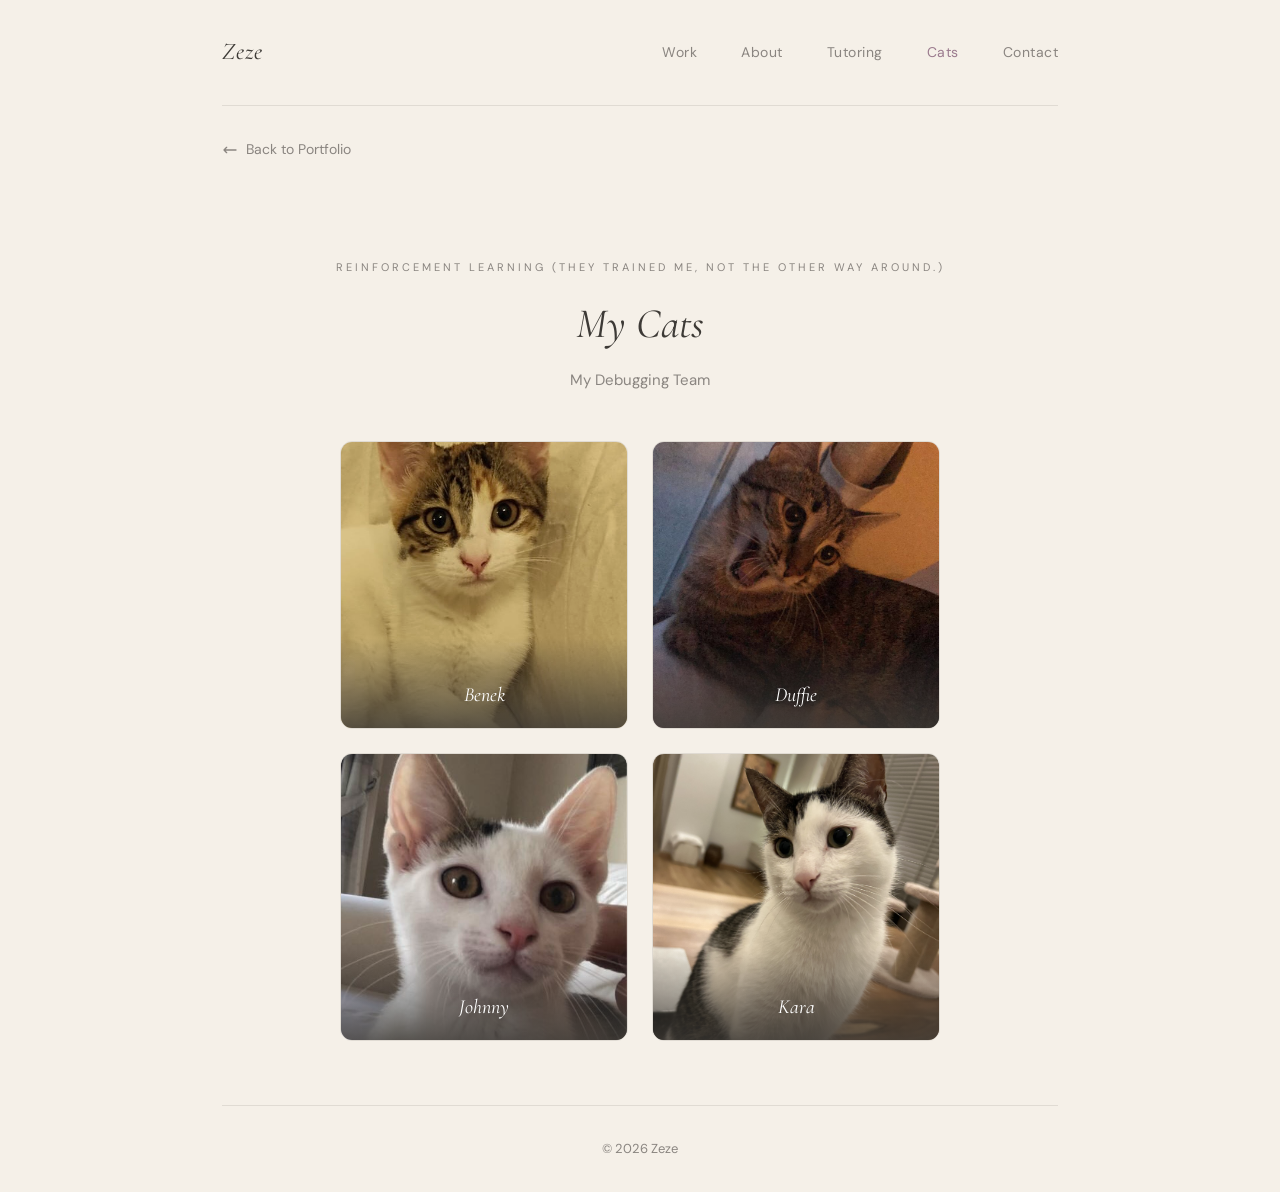
==== cats.html @ f77f3506 "zdawg" ====
<!DOCTYPE html>
<html lang="en">
<head>
    <meta charset="UTF-8">
    <meta name="viewport" content="width=device-width, initial-scale=1.0">
    <title>Lab Members | ZDAWG</title>
    
    <!-- Lavender Fonts -->
    <link href="https://fonts.googleapis.com/css2?family=Cormorant+Garamond:ital,wght@0,400;0,500;1,400;1,500&family=DM+Sans:wght@400;500&display=swap" rel="stylesheet">
    
    <style>
        :root {
            --bg-parchment: #f5f0e8;
            --bg-cream: #faf8f4;
            --text-dark: #3d3a36;
            --text-muted: #8a8580;
            --accent-lavender: #9b7b8e;
            --accent-purple: #7d5a6a;
            --border-light: #e0dbd3;
        }

        * {
            margin: 0;
            padding: 0;
            box-sizing: border-box;
        }

        body {
            background-color: var(--bg-parchment);
            color: var(--text-dark);
            overflow-x: hidden;
            min-height: 100vh;
            font-family: 'DM Sans', sans-serif;
            font-size: 15px;
            line-height: 1.7;
        }

        .content-wrapper {
            max-width: 900px;
            margin: 0 auto;
            padding: 0 2rem;
        }

        nav {
            display: flex;
            justify-content: space-between;
            align-items: center;
            padding: 2rem 0;
            border-bottom: 1px solid var(--border-light);
        }

        .logo {
            font-family: 'Cormorant Garamond', serif;
            font-size: 24px;
            font-weight: 400;
            font-style: italic;
            color: var(--text-dark);
            letter-spacing: 1px;
            text-decoration: none;
        }

        .nav-links a {
            color: var(--text-muted);
            text-decoration: none;
            margin-left: 2.5rem;
            font-size: 14px;
            letter-spacing: 0.5px;
            transition: color 0.3s ease;
        }

        .nav-links a:hover,
        .nav-links a.active {
            color: var(--accent-lavender);
        }

        .page-header {
            text-align: center;
            padding: 4rem 0 3rem;
        }

        .page-label {
            color: var(--text-muted);
            font-size: 11px;
            text-transform: uppercase;
            letter-spacing: 3px;
            margin-bottom: 0.75rem;
        }

        .page-title {
            font-family: 'Cormorant Garamond', serif;
            font-size: 42px;
            font-weight: 400;
            font-style: italic;
            color: var(--text-dark);
            margin-bottom: 0.5rem;
        }

        .page-subtitle {
            color: var(--text-muted);
            font-size: 15px;
            max-width: 400px;
            margin: 0 auto;
        }

        .cats-gallery {
            display: grid;
            grid-template-columns: repeat(2, 1fr);
            gap: 1.5rem;
            padding-bottom: 4rem;
            max-width: 600px;
            margin: 0 auto;
        }

        .cat-card {
            position: relative;
            border-radius: 12px;
            overflow: hidden;
            aspect-ratio: 1;
            background: var(--bg-cream);
            border: 1px solid var(--border-light);
            transition: transform 0.4s ease, box-shadow 0.4s ease;
        }

        .cat-card:hover {
            transform: translateY(-5px);
            box-shadow: 0 15px 40px rgba(155, 123, 142, 0.15);
        }

        .cat-card img {
            width: 100%;
            height: 100%;
            object-fit: cover;
            transition: transform 0.4s ease;
            filter: sepia(5%);
        }

        .cat-card:hover img {
            transform: scale(1.03);
            filter: sepia(0%);
        }

        .cat-card .cat-name {
            position: absolute;
            bottom: 0;
            left: 0;
            right: 0;
            padding: 2.5rem 1rem 1rem;
            background: linear-gradient(to top, rgba(61, 58, 54, 0.8), transparent);
            font-family: 'Cormorant Garamond', serif;
            font-style: italic;
            font-size: 20px;
            color: white;
            text-align: center;
        }

        .back-link {
            display: inline-flex;
            align-items: center;
            gap: 0.5rem;
            color: var(--text-muted);
            text-decoration: none;
            font-size: 14px;
            margin: 2rem 0;
            transition: color 0.3s ease;
        }

        .back-link:hover {
            color: var(--accent-lavender);
        }

        .back-link svg {
            width: 16px;
            height: 16px;
        }

        footer {
            text-align: center;
            padding: 2rem 0;
            color: var(--text-muted);
            font-size: 13px;
            border-top: 1px solid var(--border-light);
        }

        @media (max-width: 600px) {
            .page-title { font-size: 32px; }
            .nav-links { display: none; }
            .cats-gallery { grid-template-columns: 1fr; max-width: 300px; }
        }
    </style>
</head>
<body>

    <div class="content-wrapper">
        <nav>
            <a href="index.html" class="logo">Zeze</a>
            <div class="nav-links">
                <a href="index.html#work">Work</a>
                <a href="index.html#about">About</a>
                <a href="tutoring.html">Tutoring</a>
                <a href="cats.html" class="active">Cats</a>
                <a href="index.html#contact">Contact</a>
            </div>
        </nav>

        <a href="index.html" class="back-link">
            <svg fill="none" stroke="currentColor" viewBox="0 0 24 24"><path stroke-linecap="round" stroke-linejoin="round" stroke-width="2" d="M7 16l-4-4m0 0l4-4m-4 4h18"/></svg>
            Back to Portfolio
        </a>

        <div class="page-header">
            <div class="page-label">Reinforcement Learning (they trained me, not the other way around.)</div>
            <h1 class="page-title">My Cats</h1>
            <p class="page-subtitle">My Debugging Team</p>
        </div>

        <div class="cats-gallery">
            <div class="cat-card">
                <img src="benek.jpg" alt="Benek" style="object-position: center 30%;">
                <div class="cat-name">Benek</div>
            </div>

            <div class="cat-card">
                <img src="duffie.JPG" alt="Duffie">
                <div class="cat-name">Duffie</div>
            </div>

            <div class="cat-card">
                <img src="johnny.jpg" alt="Johnny" style="object-position: center 30%;">
                <div class="cat-name">Johnny</div>
            </div>

            <div class="cat-card">
                <img src="kara.jpg" alt="Kara">
                <div class="cat-name">Kara</div>
            </div>
        </div>

        <footer>
            <p>© 2026 Zeze</p>
        </footer>
    </div>

</body>
</html>
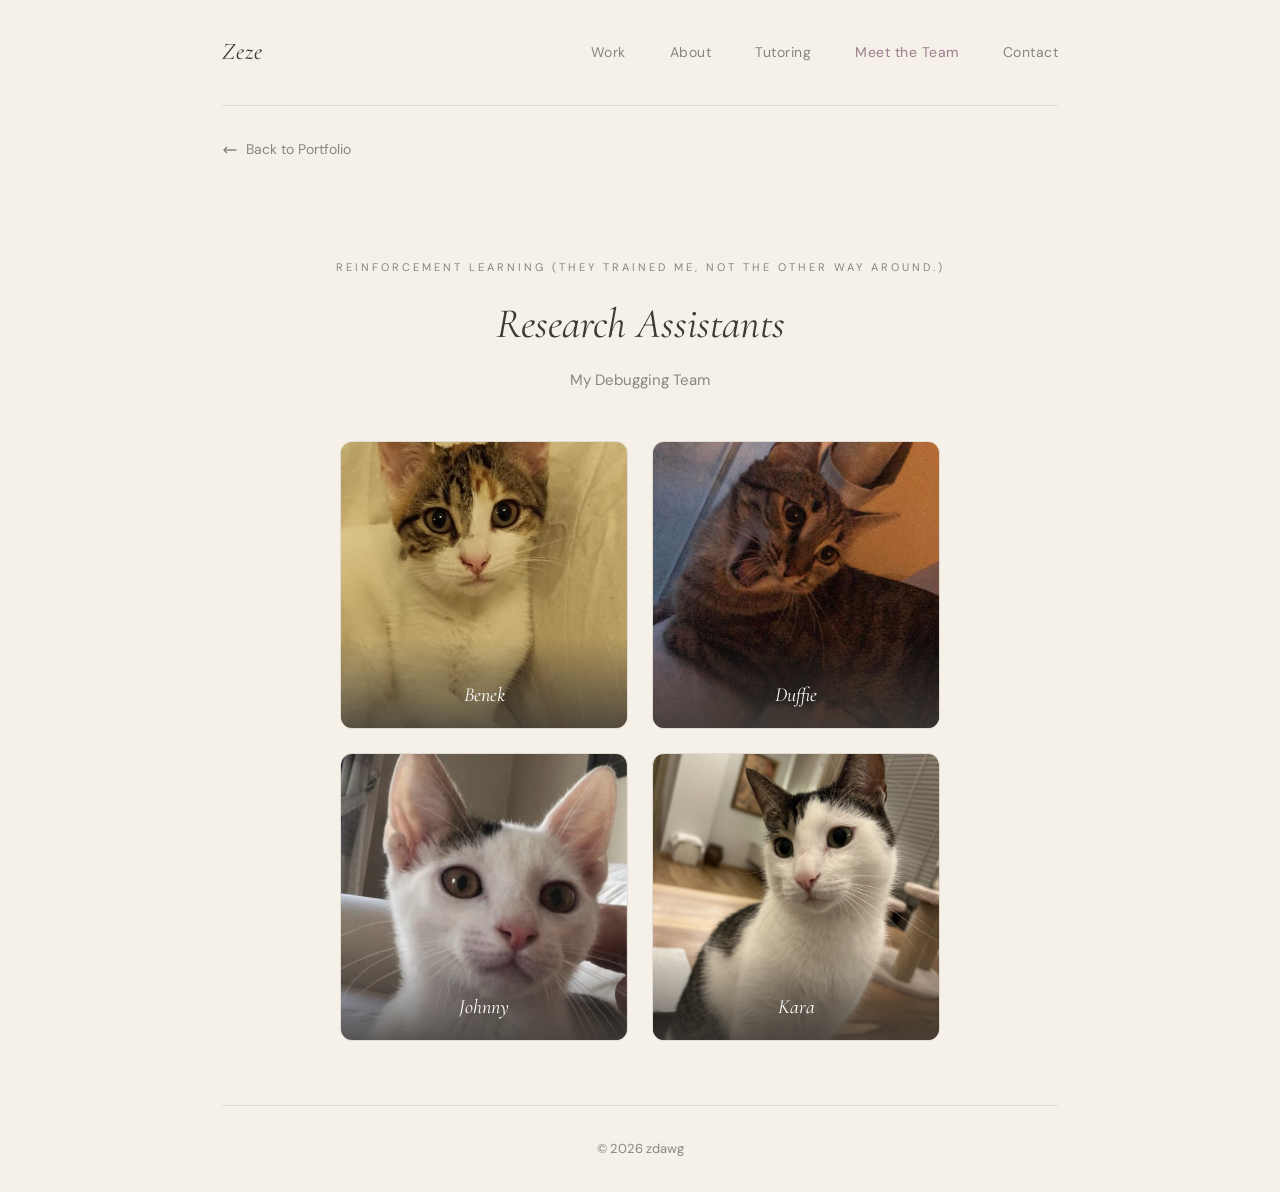
==== commit c66ad824: "z" ====
--- a/cats.html
+++ b/cats.html
@@ -197,7 +197,7 @@
                 <a href="index.html#work">Work</a>
                 <a href="index.html#about">About</a>
                 <a href="tutoring.html">Tutoring</a>
-                <a href="cats.html" class="active">Cats</a>
+                <a href="cats.html" class="active">Meet the Team</a>
                 <a href="index.html#contact">Contact</a>
             </div>
         </nav>
@@ -209,7 +209,7 @@
 
         <div class="page-header">
             <div class="page-label">Reinforcement Learning (they trained me, not the other way around.)</div>
-            <h1 class="page-title">My Cats</h1>
+            <h1 class="page-title">Research Assistants</h1>
             <p class="page-subtitle">My Debugging Team</p>
         </div>
 
@@ -236,7 +236,7 @@
         </div>
 
         <footer>
-            <p>© 2026 Zeze</p>
+            <p>© 2026 zdawg</p>
         </footer>
     </div>
 
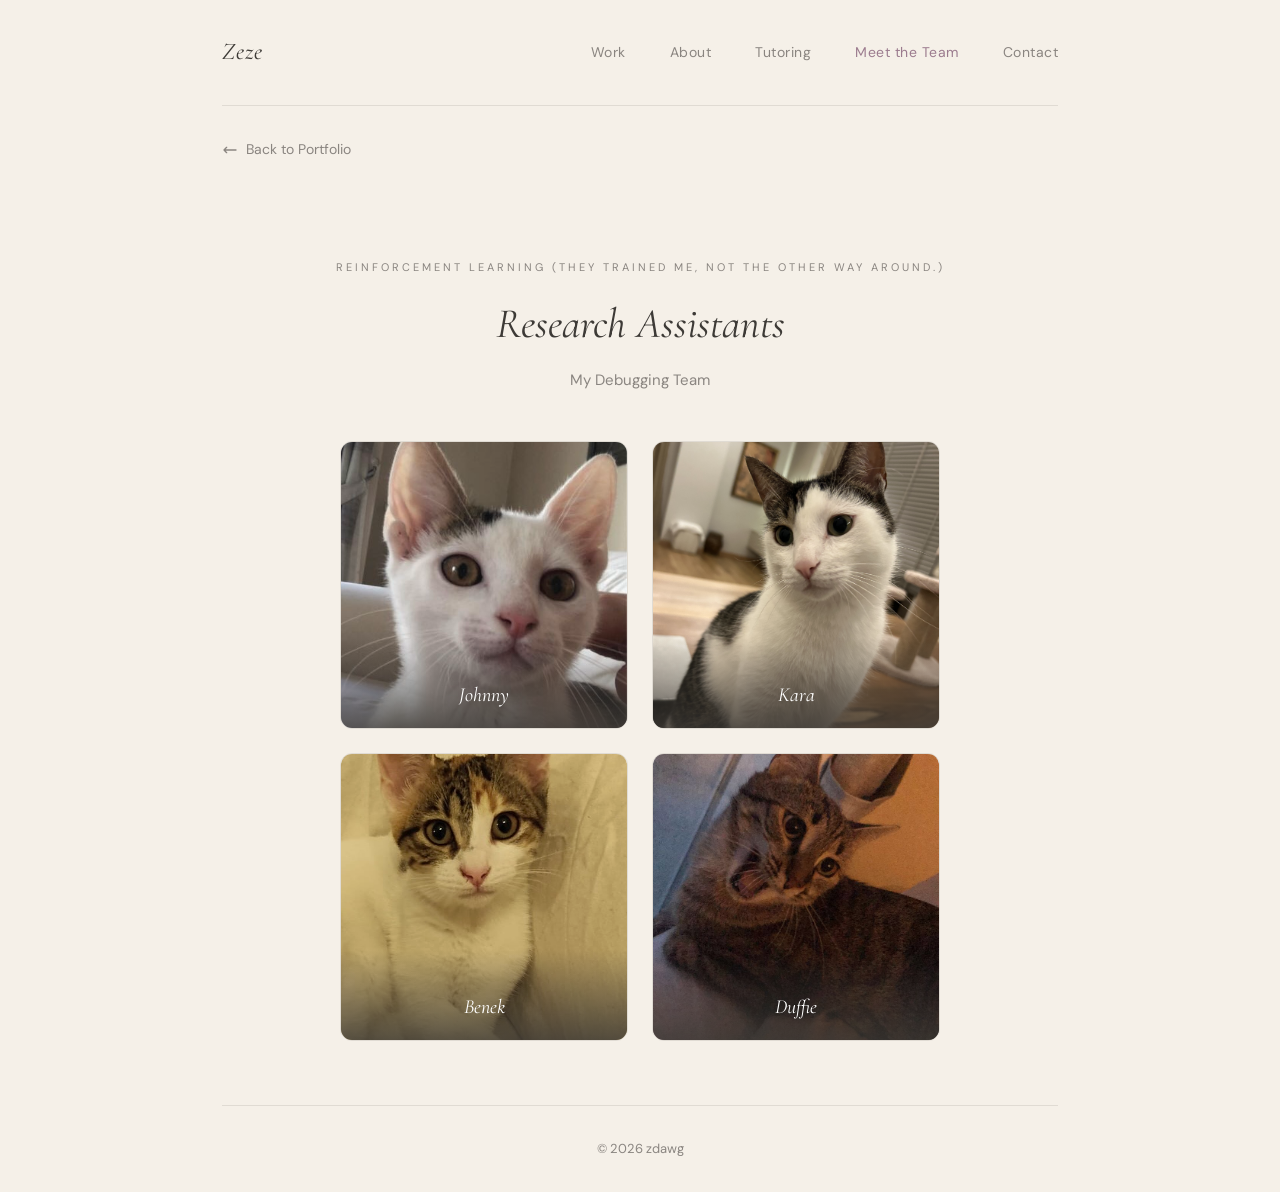
==== commit 49aaeb3d: "z" ====
--- a/cats.html
+++ b/cats.html
@@ -215,6 +215,16 @@
 
         <div class="cats-gallery">
             <div class="cat-card">
+                <img src="johnny.jpg" alt="Johnny" style="object-position: center 30%;">
+                <div class="cat-name">Johnny</div>
+            </div>
+
+            <div class="cat-card">
+                <img src="kara.jpg" alt="Kara">
+                <div class="cat-name">Kara</div>
+            </div>
+            
+            <div class="cat-card">
                 <img src="benek.jpg" alt="Benek" style="object-position: center 30%;">
                 <div class="cat-name">Benek</div>
             </div>
@@ -224,15 +234,6 @@
                 <div class="cat-name">Duffie</div>
             </div>
 
-            <div class="cat-card">
-                <img src="johnny.jpg" alt="Johnny" style="object-position: center 30%;">
-                <div class="cat-name">Johnny</div>
-            </div>
-
-            <div class="cat-card">
-                <img src="kara.jpg" alt="Kara">
-                <div class="cat-name">Kara</div>
-            </div>
         </div>
 
         <footer>
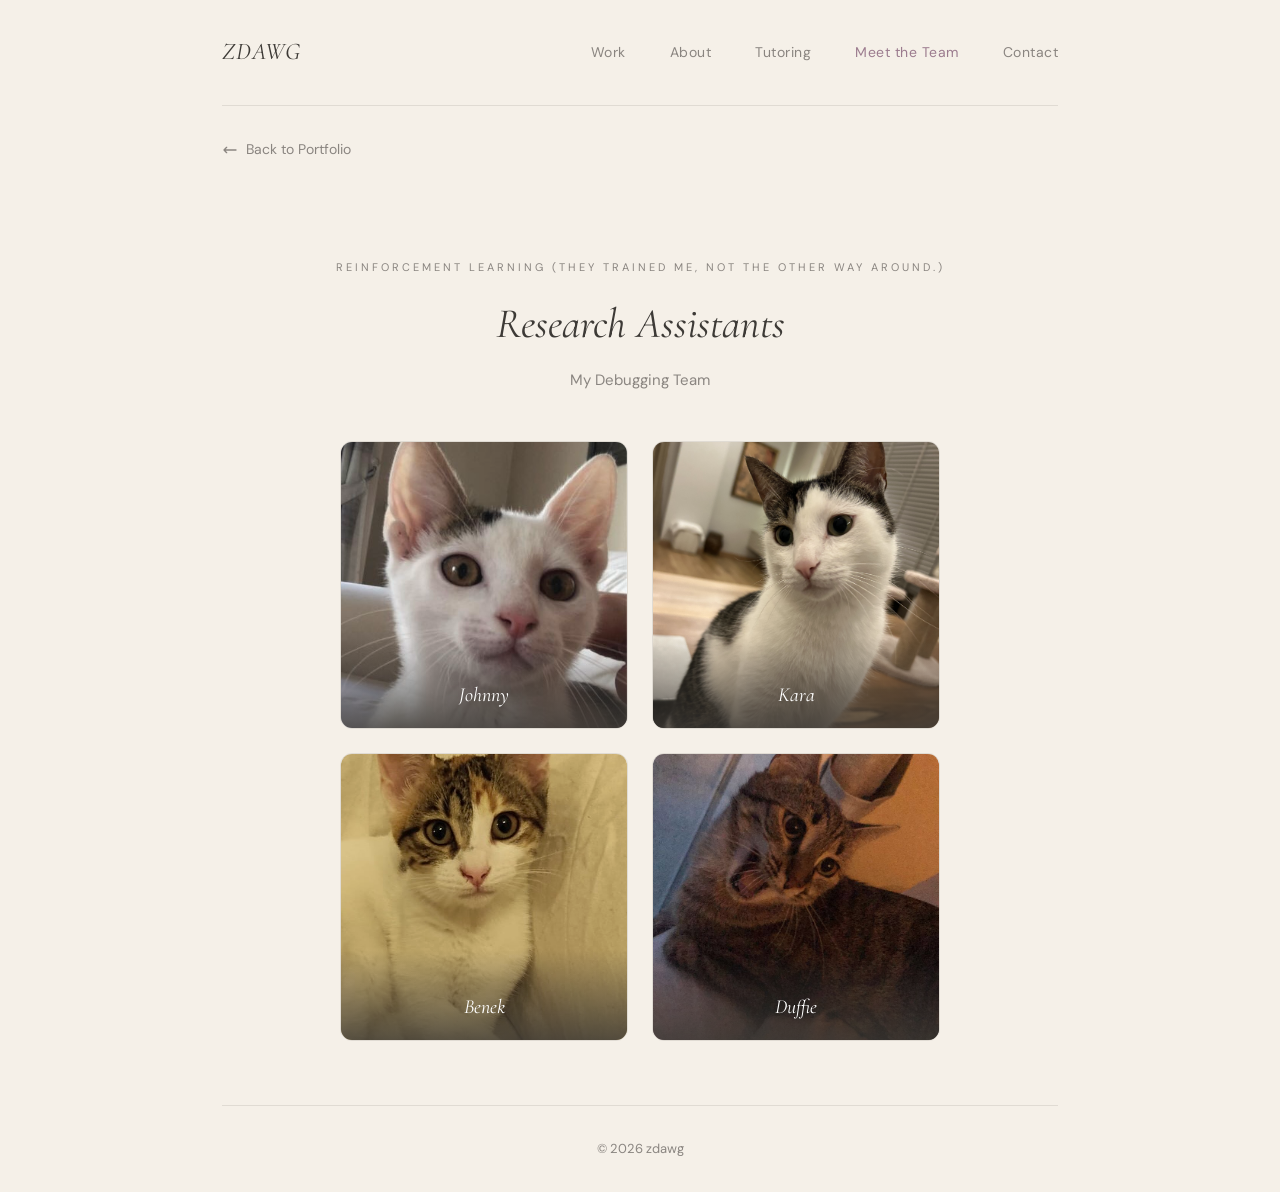
==== commit f07d822f: "Add hamburger menu for mobile navigation - Show dropdown menu on phone (≤768px) - Keep horizontal na" ====
--- a/cats.html
+++ b/cats.html
@@ -59,6 +59,25 @@
             text-decoration: none;
         }
 
+        .menu-toggle {
+            display: none;
+            flex-direction: column;
+            justify-content: center;
+            gap: 5px;
+            background: none;
+            border: none;
+            cursor: pointer;
+            padding: 8px;
+        }
+
+        .menu-toggle span {
+            display: block;
+            width: 24px;
+            height: 2px;
+            background: var(--text-dark);
+            transition: all 0.3s ease;
+        }
+
         .nav-links a {
             color: var(--text-muted);
             text-decoration: none;
@@ -181,9 +200,27 @@
             border-top: 1px solid var(--border-light);
         }
 
-        @media (max-width: 600px) {
+        @media (max-width: 768px) {
             .page-title { font-size: 32px; }
-            .nav-links { display: none; }
+            
+            nav { flex-wrap: wrap; }
+            .menu-toggle { display: flex; }
+            .nav-links {
+                display: none;
+                width: 100%;
+                flex-direction: column;
+                padding: 1rem 0;
+                margin-top: 1rem;
+                border-top: 1px solid var(--border-light);
+            }
+            .nav-links.open { display: flex; }
+            .nav-links a {
+                margin: 0;
+                padding: 0.75rem 0;
+                border-bottom: 1px dotted var(--border-light);
+            }
+            .nav-links a:last-child { border-bottom: none; }
+            
             .cats-gallery { grid-template-columns: 1fr; max-width: 300px; }
         }
     </style>
@@ -192,8 +229,13 @@
 
     <div class="content-wrapper">
         <nav>
-            <a href="index.html" class="logo">Zeze</a>
-            <div class="nav-links">
+            <a href="index.html" class="logo">ZDAWG</a>
+            <button class="menu-toggle" onclick="toggleMenu()" aria-label="Toggle menu">
+                <span></span>
+                <span></span>
+                <span></span>
+            </button>
+            <div class="nav-links" id="navLinks">
                 <a href="index.html#work">Work</a>
                 <a href="index.html#about">About</a>
                 <a href="tutoring.html">Tutoring</a>
@@ -201,6 +243,11 @@
                 <a href="index.html#contact">Contact</a>
             </div>
         </nav>
+        <script>
+            function toggleMenu() {
+                document.getElementById('navLinks').classList.toggle('open');
+            }
+        </script>
 
         <a href="index.html" class="back-link">
             <svg fill="none" stroke="currentColor" viewBox="0 0 24 24"><path stroke-linecap="round" stroke-linejoin="round" stroke-width="2" d="M7 16l-4-4m0 0l4-4m-4 4h18"/></svg>
@@ -223,7 +270,7 @@
                 <img src="kara.jpg" alt="Kara">
                 <div class="cat-name">Kara</div>
             </div>
-            
+
             <div class="cat-card">
                 <img src="benek.jpg" alt="Benek" style="object-position: center 30%;">
                 <div class="cat-name">Benek</div>
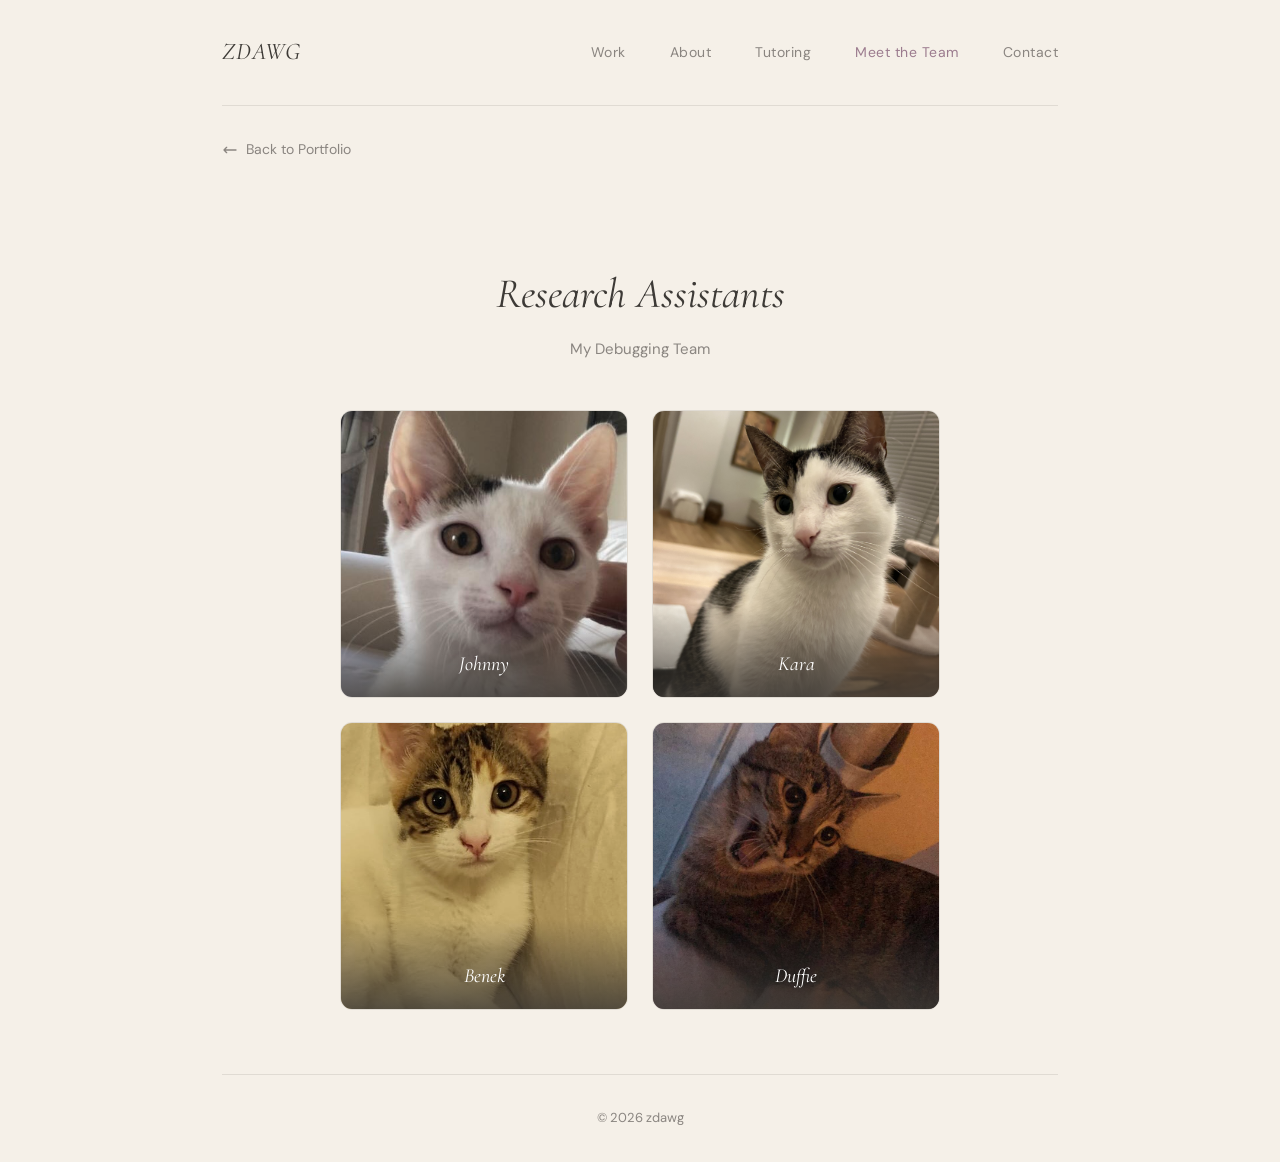
==== commit 045a257d: "Update cats.html" ====
--- a/cats.html
+++ b/cats.html
@@ -255,7 +255,7 @@
         </a>
 
         <div class="page-header">
-            <div class="page-label">Reinforcement Learning (they trained me, not the other way around.)</div>
+            <!-- <div class="page-label">Reinforcement Learning (they trained me, not the other way around.)</div> -->
             <h1 class="page-title">Research Assistants</h1>
             <p class="page-subtitle">My Debugging Team</p>
         </div>
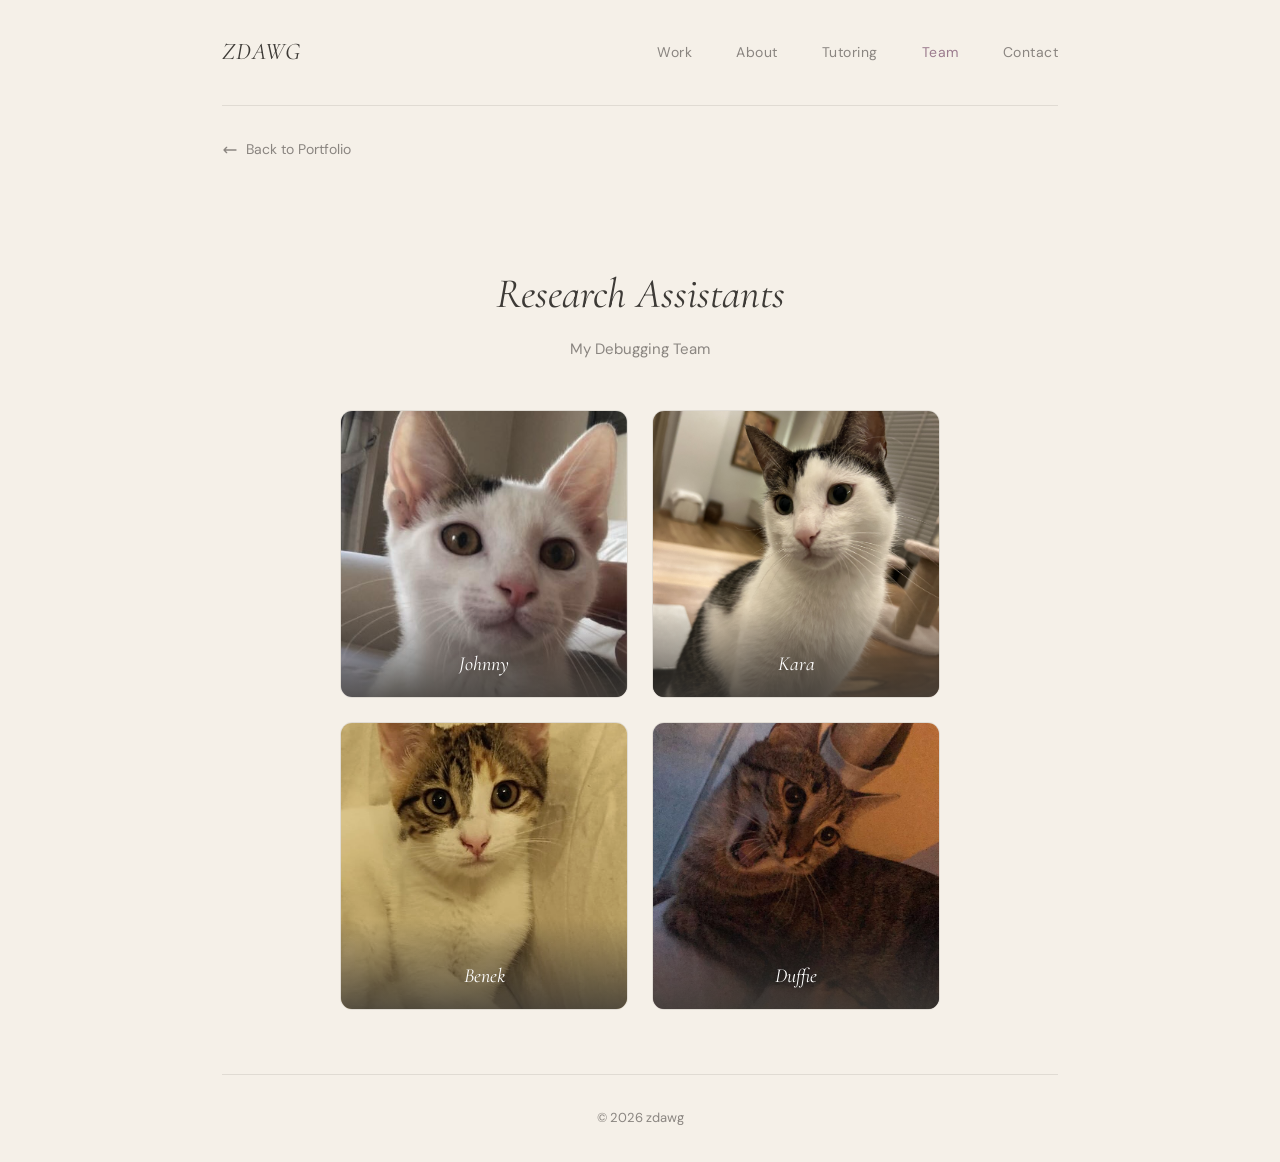
==== commit c2c4d4c3: "z" ====
--- a/cats.html
+++ b/cats.html
@@ -239,7 +239,7 @@
                 <a href="index.html#work">Work</a>
                 <a href="index.html#about">About</a>
                 <a href="tutoring.html">Tutoring</a>
-                <a href="cats.html" class="active">Meet the Team</a>
+                <a href="cats.html" class="active">Team</a>
                 <a href="index.html#contact">Contact</a>
             </div>
         </nav>
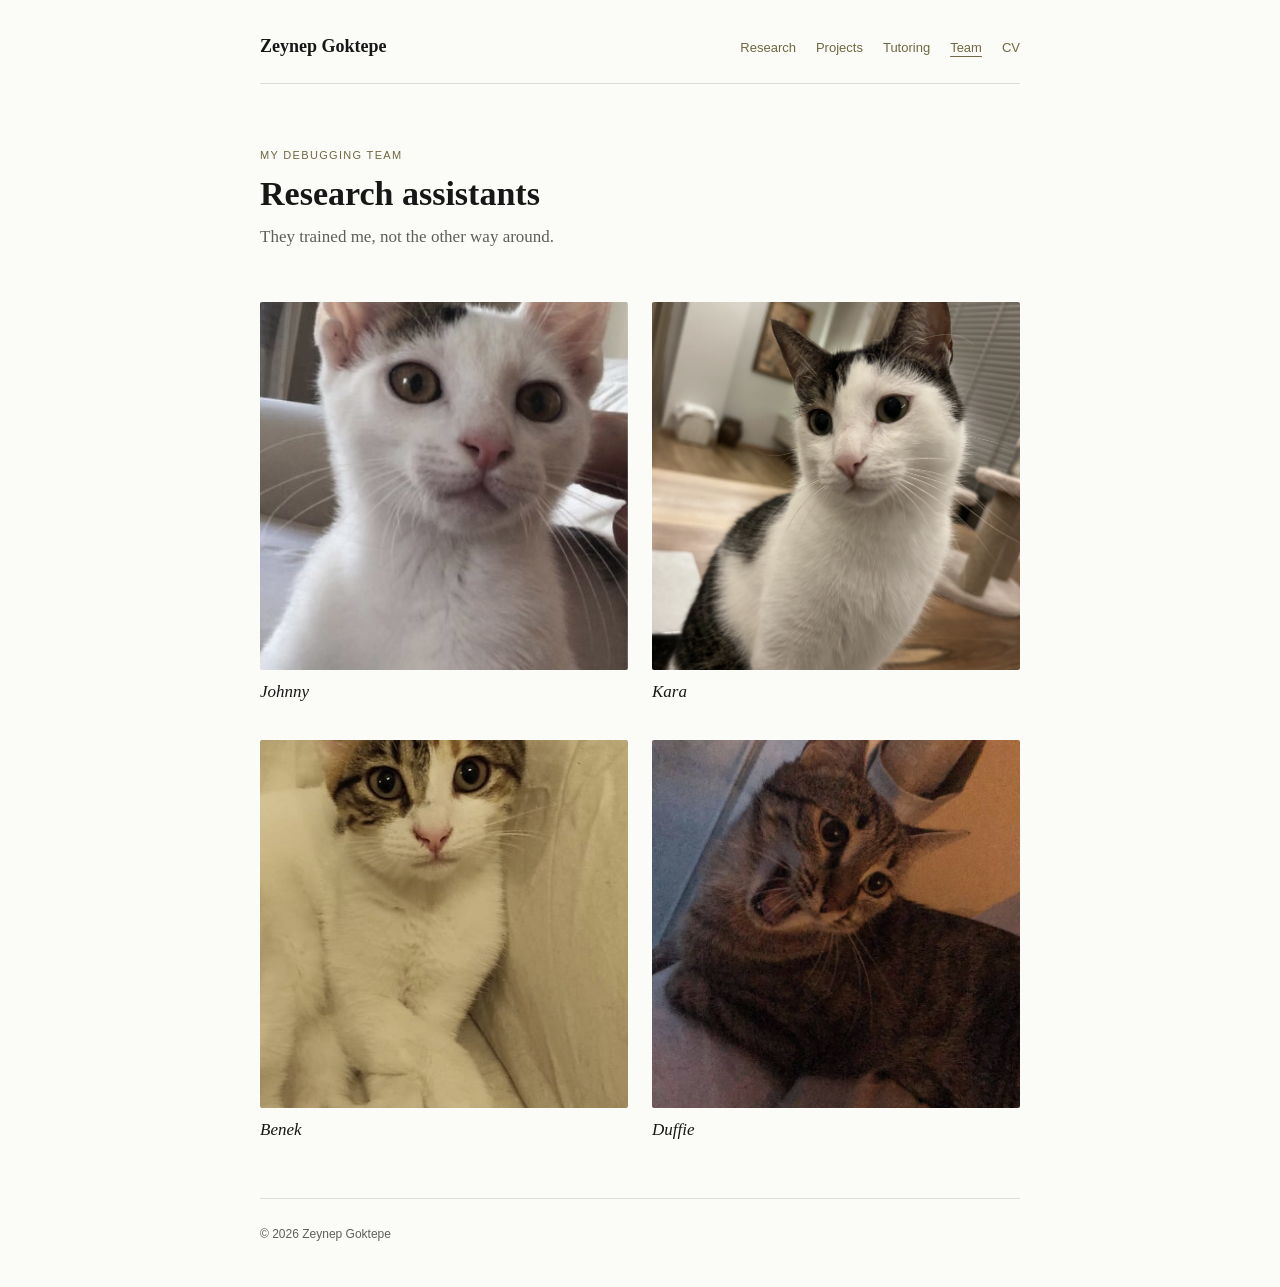
==== commit f2a55df4: "Redesign personal site with restrained academic style" ====
--- a/cats.html
+++ b/cats.html
@@ -1,292 +1,4 @@
-<!DOCTYPE html>
-<html lang="en">
-<head>
-    <meta charset="UTF-8">
-    <meta name="viewport" content="width=device-width, initial-scale=1.0">
-    <title>Lab Members | ZDAWG</title>
-    
-    <!-- Lavender Fonts -->
-    <link href="https://fonts.googleapis.com/css2?family=Cormorant+Garamond:ital,wght@0,400;0,500;1,400;1,500&family=DM+Sans:wght@400;500&display=swap" rel="stylesheet">
-    
-    <style>
-        :root {
-            --bg-parchment: #f5f0e8;
-            --bg-cream: #faf8f4;
-            --text-dark: #3d3a36;
-            --text-muted: #8a8580;
-            --accent-lavender: #9b7b8e;
-            --accent-purple: #7d5a6a;
-            --border-light: #e0dbd3;
-        }
-
-        * {
-            margin: 0;
-            padding: 0;
-            box-sizing: border-box;
-        }
-
-        body {
-            background-color: var(--bg-parchment);
-            color: var(--text-dark);
-            overflow-x: hidden;
-            min-height: 100vh;
-            font-family: 'DM Sans', sans-serif;
-            font-size: 15px;
-            line-height: 1.7;
-        }
-
-        .content-wrapper {
-            max-width: 900px;
-            margin: 0 auto;
-            padding: 0 2rem;
-        }
-
-        nav {
-            display: flex;
-            justify-content: space-between;
-            align-items: center;
-            padding: 2rem 0;
-            border-bottom: 1px solid var(--border-light);
-        }
-
-        .logo {
-            font-family: 'Cormorant Garamond', serif;
-            font-size: 24px;
-            font-weight: 400;
-            font-style: italic;
-            color: var(--text-dark);
-            letter-spacing: 1px;
-            text-decoration: none;
-        }
-
-        .menu-toggle {
-            display: none;
-            flex-direction: column;
-            justify-content: center;
-            gap: 5px;
-            background: none;
-            border: none;
-            cursor: pointer;
-            padding: 8px;
-        }
-
-        .menu-toggle span {
-            display: block;
-            width: 24px;
-            height: 2px;
-            background: var(--text-dark);
-            transition: all 0.3s ease;
-        }
-
-        .nav-links a {
-            color: var(--text-muted);
-            text-decoration: none;
-            margin-left: 2.5rem;
-            font-size: 14px;
-            letter-spacing: 0.5px;
-            transition: color 0.3s ease;
-        }
-
-        .nav-links a:hover,
-        .nav-links a.active {
-            color: var(--accent-lavender);
-        }
-
-        .page-header {
-            text-align: center;
-            padding: 4rem 0 3rem;
-        }
-
-        .page-label {
-            color: var(--text-muted);
-            font-size: 11px;
-            text-transform: uppercase;
-            letter-spacing: 3px;
-            margin-bottom: 0.75rem;
-        }
-
-        .page-title {
-            font-family: 'Cormorant Garamond', serif;
-            font-size: 42px;
-            font-weight: 400;
-            font-style: italic;
-            color: var(--text-dark);
-            margin-bottom: 0.5rem;
-        }
-
-        .page-subtitle {
-            color: var(--text-muted);
-            font-size: 15px;
-            max-width: 400px;
-            margin: 0 auto;
-        }
-
-        .cats-gallery {
-            display: grid;
-            grid-template-columns: repeat(2, 1fr);
-            gap: 1.5rem;
-            padding-bottom: 4rem;
-            max-width: 600px;
-            margin: 0 auto;
-        }
-
-        .cat-card {
-            position: relative;
-            border-radius: 12px;
-            overflow: hidden;
-            aspect-ratio: 1;
-            background: var(--bg-cream);
-            border: 1px solid var(--border-light);
-            transition: transform 0.4s ease, box-shadow 0.4s ease;
-        }
-
-        .cat-card:hover {
-            transform: translateY(-5px);
-            box-shadow: 0 15px 40px rgba(155, 123, 142, 0.15);
-        }
-
-        .cat-card img {
-            width: 100%;
-            height: 100%;
-            object-fit: cover;
-            transition: transform 0.4s ease;
-            filter: sepia(5%);
-        }
-
-        .cat-card:hover img {
-            transform: scale(1.03);
-            filter: sepia(0%);
-        }
-
-        .cat-card .cat-name {
-            position: absolute;
-            bottom: 0;
-            left: 0;
-            right: 0;
-            padding: 2.5rem 1rem 1rem;
-            background: linear-gradient(to top, rgba(61, 58, 54, 0.8), transparent);
-            font-family: 'Cormorant Garamond', serif;
-            font-style: italic;
-            font-size: 20px;
-            color: white;
-            text-align: center;
-        }
-
-        .back-link {
-            display: inline-flex;
-            align-items: center;
-            gap: 0.5rem;
-            color: var(--text-muted);
-            text-decoration: none;
-            font-size: 14px;
-            margin: 2rem 0;
-            transition: color 0.3s ease;
-        }
-
-        .back-link:hover {
-            color: var(--accent-lavender);
-        }
-
-        .back-link svg {
-            width: 16px;
-            height: 16px;
-        }
-
-        footer {
-            text-align: center;
-            padding: 2rem 0;
-            color: var(--text-muted);
-            font-size: 13px;
-            border-top: 1px solid var(--border-light);
-        }
-
-        @media (max-width: 768px) {
-            .page-title { font-size: 32px; }
-            
-            nav { flex-wrap: wrap; }
-            .menu-toggle { display: flex; }
-            .nav-links {
-                display: none;
-                width: 100%;
-                flex-direction: column;
-                padding: 1rem 0;
-                margin-top: 1rem;
-                border-top: 1px solid var(--border-light);
-            }
-            .nav-links.open { display: flex; }
-            .nav-links a {
-                margin: 0;
-                padding: 0.75rem 0;
-                border-bottom: 1px dotted var(--border-light);
-            }
-            .nav-links a:last-child { border-bottom: none; }
-            
-            .cats-gallery { grid-template-columns: 1fr; max-width: 300px; }
-        }
-    </style>
-</head>
-<body>
-
-    <div class="content-wrapper">
-        <nav>
-            <a href="index.html" class="logo">ZDAWG</a>
-            <button class="menu-toggle" onclick="toggleMenu()" aria-label="Toggle menu">
-                <span></span>
-                <span></span>
-                <span></span>
-            </button>
-            <div class="nav-links" id="navLinks">
-                <a href="index.html#work">Work</a>
-                <a href="index.html#about">About</a>
-                <a href="tutoring.html">Tutoring</a>
-                <a href="cats.html" class="active">Team</a>
-                <a href="index.html#contact">Contact</a>
-            </div>
-        </nav>
-        <script>
-            function toggleMenu() {
-                document.getElementById('navLinks').classList.toggle('open');
-            }
-        </script>
-
-        <a href="index.html" class="back-link">
-            <svg fill="none" stroke="currentColor" viewBox="0 0 24 24"><path stroke-linecap="round" stroke-linejoin="round" stroke-width="2" d="M7 16l-4-4m0 0l4-4m-4 4h18"/></svg>
-            Back to Portfolio
-        </a>
-
-        <div class="page-header">
-            <!-- <div class="page-label">Reinforcement Learning (they trained me, not the other way around.)</div> -->
-            <h1 class="page-title">Research Assistants</h1>
-            <p class="page-subtitle">My Debugging Team</p>
-        </div>
-
-        <div class="cats-gallery">
-            <div class="cat-card">
-                <img src="johnny.jpg" alt="Johnny" style="object-position: center 30%;">
-                <div class="cat-name">Johnny</div>
-            </div>
-
-            <div class="cat-card">
-                <img src="kara.jpg" alt="Kara">
-                <div class="cat-name">Kara</div>
-            </div>
-
-            <div class="cat-card">
-                <img src="benek.jpg" alt="Benek" style="object-position: center 30%;">
-                <div class="cat-name">Benek</div>
-            </div>
-
-            <div class="cat-card">
-                <img src="duffie.JPG" alt="Duffie">
-                <div class="cat-name">Duffie</div>
-            </div>
-
-        </div>
-
-        <footer>
-            <p>© 2026 zdawg</p>
-        </footer>
-    </div>
-
-</body>
-</html>
+<!doctype html><html lang="en"><head><meta charset="utf-8"><meta name="viewport" content="width=device-width, initial-scale=1"><title>Research Assistants — Zeynep Goktepe</title><meta name="description" content="Zeynep Goktepe's debugging team."><link rel="stylesheet" href="styles.css"></head>
+<body><main class="site-shell"><nav class="nav" aria-label="Main navigation"><a class="wordmark" href="index.html">Zeynep Goktepe</a><div class="nav-links"><a href="index.html#research">Research</a><a href="index.html#projects">Projects</a><a href="tutoring.html">Tutoring</a><a class="active" href="cats.html">Team</a><a href="zeynep-resume.pdf" target="_blank">CV</a></div></nav>
+<header class="page-intro"><p class="eyebrow">My debugging team</p><h1>Research assistants</h1><p>They trained me, not the other way around.</p></header>
+<section class="cat-grid"><figure><img src="johnny.jpg" alt="Johnny"><figcaption>Johnny</figcaption></figure><figure><img src="kara.jpg" alt="Kara"><figcaption>Kara</figcaption></figure><figure><img src="benek.jpg" alt="Benek"><figcaption>Benek</figcaption></figure><figure><img src="duffie.JPG" alt="Duffie"><figcaption>Duffie</figcaption></figure></section><footer>© 2026 Zeynep Goktepe</footer></main></body></html>
--- a/styles.css
+++ b/styles.css
@@ -0,0 +1 @@
+:root{--ink:#171717;--muted:#5e5e5b;--line:#deded8;--paper:#fbfbf8;--accent:#6f6843;--highlight:#f4f0bd}*{box-sizing:border-box}html{scroll-behavior:smooth}body{margin:0;background:var(--paper);color:var(--ink);font-family:Georgia,'Times New Roman',serif;font-size:17px;line-height:1.62}.site-shell{width:min(760px,calc(100% - 40px));margin:0 auto}.nav{display:flex;justify-content:space-between;align-items:baseline;padding:32px 0 22px;border-bottom:1px solid var(--line);font-family:Arial,sans-serif;font-size:13px}.wordmark{font-family:Georgia,serif;font-size:18px;font-weight:700;color:var(--ink)!important}.nav-links{display:flex;gap:20px}.nav a,.inline-links a,.contact a{color:var(--accent);text-decoration:none}.nav a:hover,.inline-links a:hover,.contact a:hover,.nav a.active{text-decoration:underline;text-underline-offset:4px}.intro{display:grid;grid-template-columns:1fr 178px;gap:48px;align-items:start;padding:72px 0 58px}.intro h1,.page-intro h1{font-size:34px;line-height:1.15;margin:0 0 20px}.intro p{margin:0 0 15px}.portrait{width:178px;height:210px;object-fit:cover;object-position:center top;border-radius:2px;filter:saturate(.82) contrast(.98)}.inline-links{font-family:Arial,sans-serif;font-size:13px}.section{padding:38px 0;border-top:1px solid var(--line)}.section h2{font-size:24px;margin:0 0 20px}.section>p{max-width:690px;margin:0 0 14px}.work-list{border-top:1px solid var(--line)}.work-item{display:grid;grid-template-columns:92px 1fr;gap:16px;padding:21px 0;border-bottom:1px solid var(--line);color:inherit;text-decoration:none}.work-item:hover h3{text-decoration:underline;text-underline-offset:4px;text-decoration-color:var(--accent)}.year{font:11px/1.5 Arial,sans-serif;text-transform:uppercase;letter-spacing:.08em;color:var(--muted);padding-top:5px}.work-item h3,.subject-list h3{font-size:17px;margin:0 0 4px}.work-item p,.subject-list p{margin:0;color:var(--muted);font-size:16px}.two-col{display:grid;grid-template-columns:125px 1fr;gap:30px}.two-col p{margin-top:0}.contact{background:linear-gradient(transparent 0 62%,rgba(244,240,189,.55) 62% 86%,transparent 86%);margin-top:18px}.email{font-weight:700}.page-intro{padding:64px 0 42px}.page-intro h1{margin-bottom:10px}.page-intro>p:last-child{max-width:610px;color:var(--muted);margin:0}.eyebrow{font:11px/1.4 Arial,sans-serif;text-transform:uppercase;letter-spacing:.12em;color:var(--accent);margin:0 0 10px}.subject-list>div{display:grid;grid-template-columns:165px 1fr;gap:24px;padding:20px 0;border-top:1px solid var(--line)}.subject-list>div:first-child{border-top:0}.cat-grid{display:grid;grid-template-columns:1fr 1fr;gap:34px 24px;padding:10px 0 55px}.cat-grid figure{margin:0}.cat-grid img{display:block;width:100%;aspect-ratio:1;object-fit:cover;filter:saturate(.8);border-radius:2px}.cat-grid figcaption{margin-top:8px;font-style:italic}footer{padding:28px 0 46px;border-top:1px solid var(--line);font:12px Arial,sans-serif;color:var(--muted)}@media(max-width:680px){body{font-size:16px}.site-shell{width:min(100% - 28px,760px)}.nav{display:block;padding-top:23px}.nav-links{margin-top:14px;gap:14px;flex-wrap:wrap}.intro{grid-template-columns:1fr;gap:26px;padding:48px 0 42px}.portrait{grid-row:1;width:132px;height:156px}.intro h1,.page-intro h1{font-size:30px}.two-col{grid-template-columns:1fr;gap:0}.work-item{grid-template-columns:72px 1fr}.subject-list>div{grid-template-columns:1fr;gap:4px}.cat-grid{gap:24px 14px}}
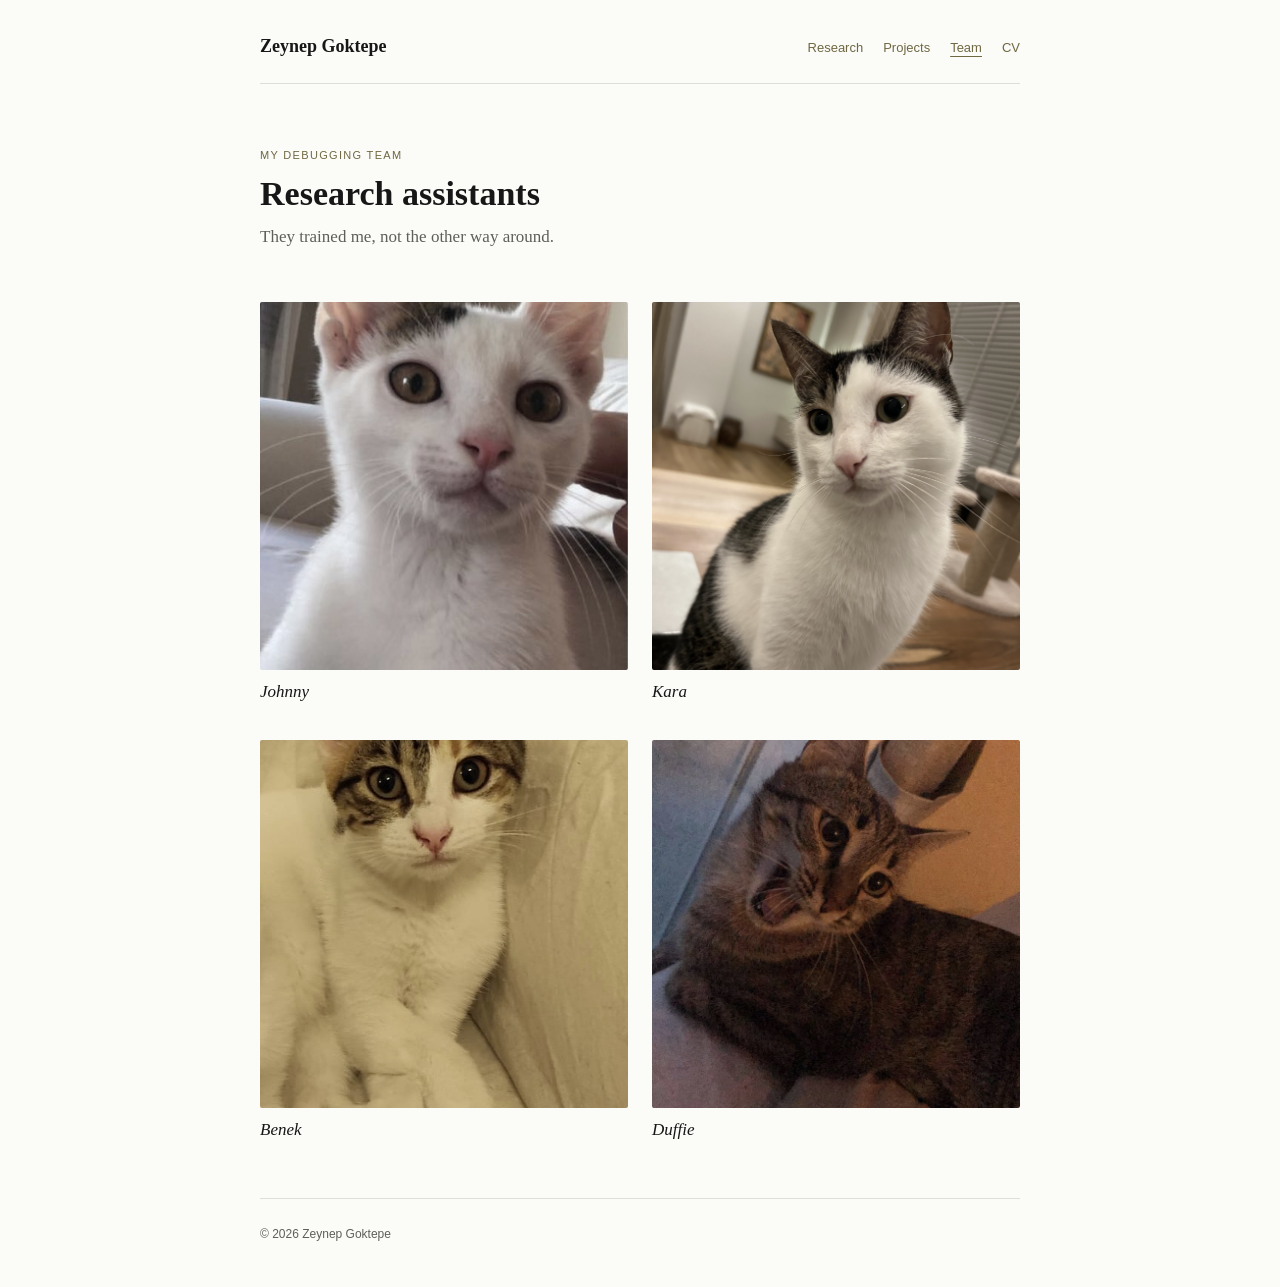
==== commit eb3219e7: "Remove tutoring page and normalize text emphasis" ====
--- a/cats.html
+++ b/cats.html
@@ -1,4 +1,4 @@
 <!doctype html><html lang="en"><head><meta charset="utf-8"><meta name="viewport" content="width=device-width, initial-scale=1"><title>Research Assistants — Zeynep Goktepe</title><meta name="description" content="Zeynep Goktepe's debugging team."><link rel="stylesheet" href="styles.css"></head>
-<body><main class="site-shell"><nav class="nav" aria-label="Main navigation"><a class="wordmark" href="index.html">Zeynep Goktepe</a><div class="nav-links"><a href="index.html#research">Research</a><a href="index.html#projects">Projects</a><a href="tutoring.html">Tutoring</a><a class="active" href="cats.html">Team</a><a href="zeynep-resume.pdf" target="_blank">CV</a></div></nav>
+<body><main class="site-shell"><nav class="nav" aria-label="Main navigation"><a class="wordmark" href="index.html">Zeynep Goktepe</a><div class="nav-links"><a href="index.html#research">Research</a><a href="index.html#projects">Projects</a><a class="active" href="cats.html">Team</a><a href="zeynep-resume.pdf" target="_blank">CV</a></div></nav>
 <header class="page-intro"><p class="eyebrow">My debugging team</p><h1>Research assistants</h1><p>They trained me, not the other way around.</p></header>
 <section class="cat-grid"><figure><img src="johnny.jpg" alt="Johnny"><figcaption>Johnny</figcaption></figure><figure><img src="kara.jpg" alt="Kara"><figcaption>Kara</figcaption></figure><figure><img src="benek.jpg" alt="Benek"><figcaption>Benek</figcaption></figure><figure><img src="duffie.JPG" alt="Duffie"><figcaption>Duffie</figcaption></figure></section><footer>© 2026 Zeynep Goktepe</footer></main></body></html>
